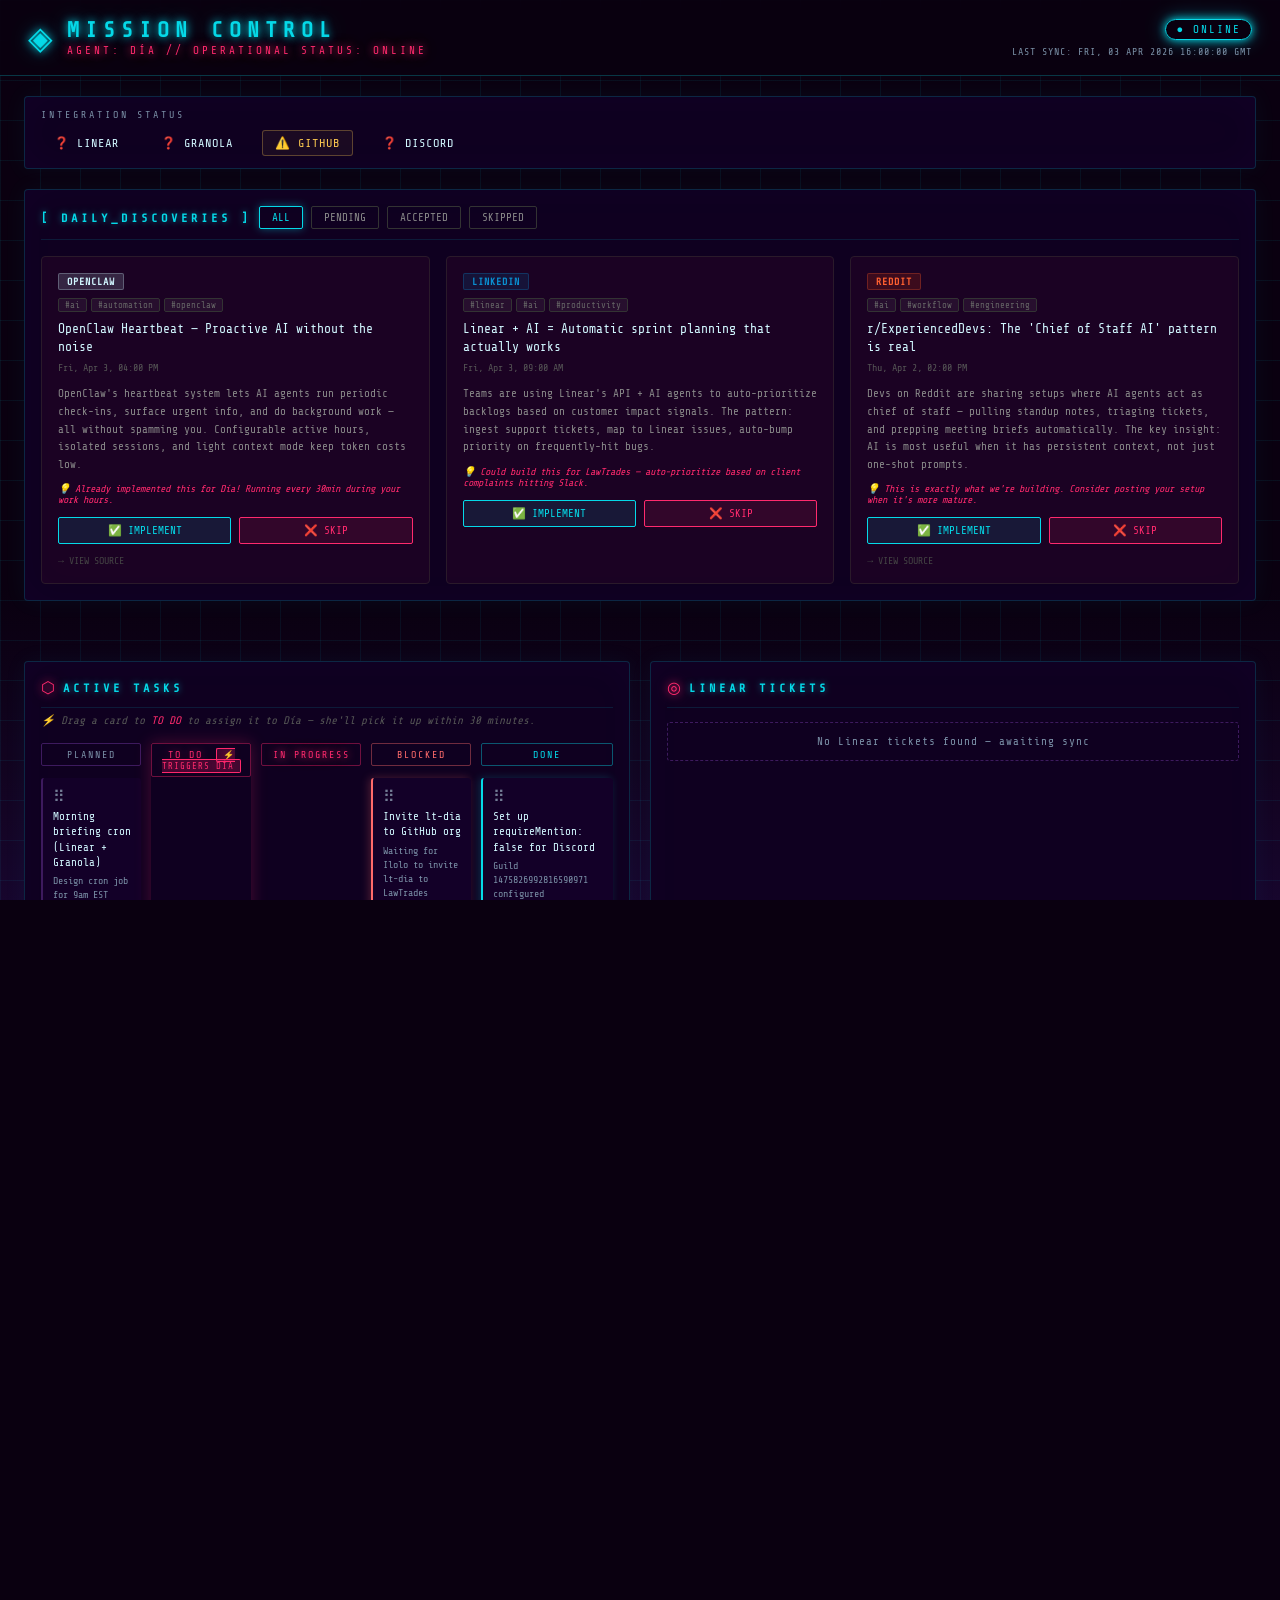
==== index.html @ d89debca "feat: add TO DO column + kanban trigger hint" ====
<!DOCTYPE html>
<html lang="en">
<head>
  <link rel="icon" type="image/svg+xml" href="favicon.svg">
  <meta charset="UTF-8" />
  <meta name="viewport" content="width=device-width, initial-scale=1.0" />
  <title>Día — Mission Control</title>
  <link rel="preconnect" href="https://fonts.googleapis.com" />
  <link rel="preconnect" href="https://fonts.gstatic.com" crossorigin />
  <link href="https://fonts.googleapis.com/css2?family=Share+Tech+Mono&display=swap" rel="stylesheet" />
  <link rel="stylesheet" href="style.css" />
</head>
<body>
  <div class="grid-bg"></div>

  <header class="header">
    <div class="header-left">
      <div class="logo-glyph">◈</div>
      <div>
        <h1 class="title">MISSION CONTROL</h1>
        <p class="subtitle">AGENT: DÍA // OPERATIONAL STATUS: ONLINE</p>
      </div>
    </div>
    <div class="header-right">
      <div class="status-pill online">● ONLINE</div>
      <div class="last-updated" id="lastUpdated">LAST SYNC: —</div>
    </div>
  </header>

  <main class="main">

    <!-- Integration Status Bar -->
    <section class="section integrations-bar">
      <div class="section-label">INTEGRATION STATUS</div>
      <div class="integrations-list" id="integrationsList">
        <div class="integration-item loading">Loading...</div>
      </div>
    </section>

    <!-- DAILY DISCOVERIES -->
    <section class="section discoveries-section">
      <div class="section-header">
        <h2 class="section-title">[ DAILY_DISCOVERIES ]</h2>
        <div class="discoveries-filter">
          <button class="filter-btn active" data-filter="all">ALL</button>
          <button class="filter-btn" data-filter="pending">PENDING</button>
          <button class="filter-btn" data-filter="accepted">ACCEPTED</button>
          <button class="filter-btn" data-filter="skipped">SKIPPED</button>
        </div>
      </div>
      <div class="discoveries-grid" id="discoveries-grid">
        <!-- rendered by app.js -->
      </div>
    </section>

    <!-- Row 1: Kanban + Linear -->
    <div class="row row-2col">

      <!-- Active Tasks / Kanban -->
      <section class="section kanban-section">
        <div class="section-header">
          <span class="section-icon">⬡</span>
          <h2 class="section-title">ACTIVE TASKS</h2>
        </div>
        <p class="kanban-hint">⚡ Drag a card to <span style="color:#ff2a6d">TO DO</span> to assign it to Día — she'll pick it up within 30 minutes.</p>
        <div class="kanban-board" id="kanbanBoard">
          <div class="kanban-col" id="col-planned" data-status="planned">
            <div class="kanban-col-header planned">PLANNED</div>
            <div class="kanban-cards"></div>
          </div>
          <div class="kanban-col" id="col-todo" data-status="todo">
            <div class="kanban-col-header todo">TO DO <span class="trigger-badge">⚡ TRIGGERS DÍA</span></div>
            <div class="kanban-cards"></div>
          </div>
          <div class="kanban-col" id="col-in_progress" data-status="in_progress">
            <div class="kanban-col-header in-progress">IN PROGRESS</div>
            <div class="kanban-cards"></div>
          </div>
          <div class="kanban-col" id="col-blocked" data-status="blocked">
            <div class="kanban-col-header blocked">BLOCKED</div>
            <div class="kanban-cards"></div>
          </div>
          <div class="kanban-col" id="col-done" data-status="done">
            <div class="kanban-col-header done">DONE</div>
            <div class="kanban-cards"></div>
          </div>
        </div>
      </section>

      <!-- Linear Tickets -->
      <section class="section linear-section">
        <div class="section-header">
          <span class="section-icon">◎</span>
          <h2 class="section-title">LINEAR TICKETS</h2>
        </div>
        <div class="linear-list" id="linearList">
          <div class="placeholder-msg">Awaiting first sync...</div>
        </div>
      </section>

    </div>

    <!-- Row 2: Granola + Scheduled Jobs -->
    <div class="row row-2col">

      <!-- Granola Meeting Notes -->
      <section class="section granola-section">
        <div class="section-header">
          <span class="section-icon">◉</span>
          <h2 class="section-title">RECENT MEETING NOTES</h2>
        </div>
        <div class="granola-list" id="granolaList">
          <div class="placeholder-msg">Awaiting first sync...</div>
        </div>
      </section>

      <!-- Scheduled Jobs -->
      <section class="section jobs-section">
        <div class="section-header">
          <span class="section-icon">⬢</span>
          <h2 class="section-title">SCHEDULED JOBS</h2>
        </div>
        <div class="jobs-list" id="jobsList">
          <div class="job-item">
            <div class="job-name">🔄 Data Refresh</div>
            <div class="job-meta">Every 30 min via GitHub Actions</div>
            <div class="job-badge active">ACTIVE</div>
          </div>
          <div class="job-item">
            <div class="job-name">📋 Morning Briefing</div>
            <div class="job-meta">Linear + Granola digest — 9:00 AM EST</div>
            <div class="job-badge planned">PLANNED</div>
          </div>
          <div class="job-item">
            <div class="job-name">🐙 GitHub PR Monitor</div>
            <div class="job-meta">Watch org PRs + issues</div>
            <div class="job-badge blocked">BLOCKED</div>
          </div>
          <div class="job-item">
            <div class="job-name">💬 Discord Heartbeat</div>
            <div class="job-meta">Every 30 min — requireMention: false</div>
            <div class="job-badge active">ACTIVE</div>
          </div>
          <div class="job-item">
            <div class="job-name">📨 Notification Consolidator</div>
            <div class="job-meta">Slack + Gmail + LinkedIn</div>
            <div class="job-badge planned">PLANNED</div>
          </div>
        </div>
      </section>

    </div>

  </main>

  <footer class="footer">
    <span class="footer-text">DÍA // OPENCLAW AGENT // LAWTRADES</span>
    <span class="footer-sep">◈</span>
    <span class="footer-text" id="footerTime">—</span>
  </footer>

  <script src="app.js"></script>
</body>
</html>
---- style.css ----
/* ============================================================
   MISSION CONTROL — Synthwave 84 / Cyberpunk Theme
   ============================================================ */

:root {
  --bg:         #0a0010;
  --bg-card:    #0f0020;
  --bg-card2:   #130028;
  --pink:       #ff2a6d;
  --cyan:       #05d9e8;
  --light-blue: #d1f7ff;
  --purple:     #7b2fff;
  --dim:        #3d1a5e;
  --text:       #d1f7ff;
  --text-dim:   #7a8fa6;
  --grid-color: rgba(5, 217, 232, 0.07);
  --glow-pink:  0 0 8px #ff2a6d, 0 0 20px rgba(255, 42, 109, 0.4);
  --glow-cyan:  0 0 8px #05d9e8, 0 0 20px rgba(5, 217, 232, 0.4);
  --glow-purple:0 0 8px #7b2fff, 0 0 24px rgba(123, 47, 255, 0.3);
}

* { box-sizing: border-box; margin: 0; padding: 0; }

html, body {
  height: 100%;
  background: var(--bg);
  color: var(--text);
  font-family: 'Share Tech Mono', monospace;
  font-size: 13px;
  overflow-x: hidden;
}

/* ── GRID BACKGROUND ─────────────────────────────────────── */
.grid-bg {
  position: fixed;
  inset: 0;
  z-index: 0;
  background-image:
    linear-gradient(var(--grid-color) 1px, transparent 1px),
    linear-gradient(90deg, var(--grid-color) 1px, transparent 1px);
  background-size: 40px 40px;
  pointer-events: none;
}

/* Horizon glow */
.grid-bg::after {
  content: '';
  position: fixed;
  bottom: 0;
  left: 0;
  right: 0;
  height: 35vh;
  background: linear-gradient(to top, rgba(123, 47, 255, 0.12), transparent);
  pointer-events: none;
}

/* ── HEADER ──────────────────────────────────────────────── */
.header {
  position: relative;
  z-index: 10;
  display: flex;
  align-items: center;
  justify-content: space-between;
  padding: 18px 28px;
  border-bottom: 1px solid rgba(5, 217, 232, 0.25);
  background: rgba(10, 0, 16, 0.85);
  backdrop-filter: blur(8px);
}

.header-left {
  display: flex;
  align-items: center;
  gap: 14px;
}

.logo-glyph {
  font-size: 32px;
  color: var(--cyan);
  text-shadow: var(--glow-cyan);
  animation: pulse-cyan 3s ease-in-out infinite;
}

.title {
  font-size: 22px;
  letter-spacing: 6px;
  color: var(--cyan);
  text-shadow: var(--glow-cyan);
}

.subtitle {
  font-size: 11px;
  letter-spacing: 3px;
  color: var(--pink);
  margin-top: 2px;
  text-shadow: var(--glow-pink);
}

.header-right {
  display: flex;
  flex-direction: column;
  align-items: flex-end;
  gap: 6px;
}

.status-pill {
  font-size: 11px;
  letter-spacing: 2px;
  padding: 3px 10px;
  border-radius: 20px;
}
.status-pill.online {
  color: var(--cyan);
  border: 1px solid var(--cyan);
  box-shadow: var(--glow-cyan);
  animation: pulse-cyan 2s ease-in-out infinite;
}

.last-updated {
  font-size: 10px;
  color: var(--text-dim);
  letter-spacing: 1px;
}

/* ── MAIN ────────────────────────────────────────────────── */
.main {
  position: relative;
  z-index: 5;
  padding: 20px 24px 40px;
  display: flex;
  flex-direction: column;
  gap: 20px;
}

.row {
  display: flex;
  gap: 20px;
}
.row-2col > .section {
  flex: 1;
  min-width: 0;
}

/* ── SECTION CARD ────────────────────────────────────────── */
.section {
  background: var(--bg-card);
  border: 1px solid rgba(5, 217, 232, 0.18);
  border-radius: 4px;
  padding: 16px;
  box-shadow: 0 0 24px rgba(5, 217, 232, 0.05), inset 0 0 40px rgba(123, 47, 255, 0.03);
  transition: border-color 0.3s, box-shadow 0.3s;
}
.section:hover {
  border-color: rgba(5, 217, 232, 0.35);
  box-shadow: 0 0 32px rgba(5, 217, 232, 0.1);
}

.section-header {
  display: flex;
  align-items: center;
  gap: 8px;
  margin-bottom: 14px;
  padding-bottom: 10px;
  border-bottom: 1px solid rgba(5, 217, 232, 0.12);
}

.section-icon {
  color: var(--pink);
  font-size: 16px;
  text-shadow: var(--glow-pink);
}

.section-title {
  font-size: 12px;
  letter-spacing: 4px;
  color: var(--cyan);
  text-shadow: 0 0 6px rgba(5, 217, 232, 0.6);
}

.section-label {
  font-size: 10px;
  letter-spacing: 3px;
  color: var(--text-dim);
  margin-bottom: 10px;
}

/* ── INTEGRATIONS BAR ────────────────────────────────────── */
.integrations-bar {
  padding: 12px 16px;
}

.integrations-list {
  display: flex;
  gap: 16px;
  flex-wrap: wrap;
}

.integration-item {
  display: flex;
  align-items: center;
  gap: 6px;
  padding: 5px 12px;
  border-radius: 3px;
  font-size: 12px;
  letter-spacing: 1px;
  border: 1px solid transparent;
}
.integration-item.ok {
  color: var(--cyan);
  border-color: rgba(5, 217, 232, 0.3);
  background: rgba(5, 217, 232, 0.05);
  box-shadow: 0 0 8px rgba(5, 217, 232, 0.1);
}
.integration-item.warn {
  color: #f9c74f;
  border-color: rgba(249, 199, 79, 0.3);
  background: rgba(249, 199, 79, 0.05);
}
.integration-item.err {
  color: var(--pink);
  border-color: rgba(255, 42, 109, 0.3);
  background: rgba(255, 42, 109, 0.05);
}
.integration-item.loading {
  color: var(--text-dim);
}

/* ── KANBAN ──────────────────────────────────────────────── */
.kanban-board {
  display: grid;
  grid-template-columns: repeat(5, 1fr);
  gap: 10px;
}

.kanban-col {
  display: flex;
  flex-direction: column;
  gap: 8px;
}

.kanban-col-header {
  font-size: 10px;
  letter-spacing: 2px;
  text-align: center;
  padding: 5px 4px;
  border-radius: 2px;
  margin-bottom: 4px;
}
.kanban-col-header.planned   { color: var(--text-dim); border: 1px solid var(--dim); }
.kanban-col-header.in-progress { color: var(--pink); border: 1px solid rgba(255,42,109,0.4); text-shadow: var(--glow-pink); }
.kanban-col-header.blocked   { color: #ff6b6b; border: 1px solid rgba(255,107,107,0.4); }
.kanban-col-header.done      { color: var(--cyan); border: 1px solid rgba(5,217,232,0.4); }

.kanban-card {
  background: var(--bg-card2);
  border-radius: 3px;
  padding: 8px 10px;
  font-size: 11px;
  line-height: 1.4;
  border-left: 2px solid transparent;
  transition: transform 0.2s, box-shadow 0.2s;
}
.kanban-card:hover {
  transform: translateY(-2px);
}
.kanban-card.planned   { border-left-color: var(--dim); }
.kanban-card.in_progress {
  border-left-color: var(--pink);
  box-shadow: -2px 0 10px rgba(255, 42, 109, 0.3);
  animation: card-pulse 2s ease-in-out infinite;
}
.kanban-card.blocked   { border-left-color: #ff6b6b; box-shadow: -2px 0 8px rgba(255,107,107,0.25); }
.kanban-card.done      { border-left-color: var(--cyan); box-shadow: -2px 0 8px rgba(5,217,232,0.2); }

.kanban-card-title {
  color: var(--text);
  margin-bottom: 4px;
}
.kanban-card-notes {
  color: var(--text-dim);
  font-size: 10px;
}

/* ── LINEAR ──────────────────────────────────────────────── */
.linear-list {
  display: flex;
  flex-direction: column;
  gap: 8px;
  max-height: 380px;
  overflow-y: auto;
}

.linear-card {
  background: var(--bg-card2);
  border-radius: 3px;
  padding: 10px 12px;
  border: 1px solid rgba(5, 217, 232, 0.08);
  display: flex;
  flex-direction: column;
  gap: 5px;
  transition: border-color 0.2s;
}
.linear-card:hover {
  border-color: rgba(5, 217, 232, 0.25);
}

.linear-card-top {
  display: flex;
  justify-content: space-between;
  align-items: center;
  gap: 8px;
}

.linear-card-title {
  font-size: 12px;
  color: var(--text);
  flex: 1;
}

.priority-badge {
  font-size: 10px;
  padding: 2px 7px;
  border-radius: 2px;
  letter-spacing: 1px;
  white-space: nowrap;
}
.priority-badge.p0 { color: #ff2a6d; border: 1px solid #ff2a6d; box-shadow: 0 0 6px rgba(255,42,109,0.5); }
.priority-badge.p1 { color: #ff9f1c; border: 1px solid #ff9f1c; }
.priority-badge.p2 { color: #f9c74f; border: 1px solid #f9c74f; }
.priority-badge.p3 { color: #90be6d; border: 1px solid #90be6d; }
.priority-badge.p4 { color: var(--text-dim); border: 1px solid var(--dim); }

.linear-card-meta {
  display: flex;
  gap: 8px;
  align-items: center;
}

.linear-state-badge {
  font-size: 10px;
  color: var(--text-dim);
  letter-spacing: 1px;
}

.linear-date {
  font-size: 10px;
  color: var(--dim);
}

/* ── GRANOLA ─────────────────────────────────────────────── */
.granola-list {
  display: flex;
  flex-direction: column;
  gap: 8px;
}

.granola-note {
  background: var(--bg-card2);
  border-radius: 3px;
  padding: 10px 12px;
  border: 1px solid rgba(123, 47, 255, 0.15);
  display: flex;
  justify-content: space-between;
  align-items: center;
  gap: 10px;
  transition: border-color 0.2s;
}
.granola-note:hover {
  border-color: rgba(123, 47, 255, 0.35);
}

.granola-note-title {
  font-size: 12px;
  color: var(--text);
  flex: 1;
}

.granola-note-date {
  font-size: 10px;
  color: var(--purple);
  white-space: nowrap;
}

/* ── SCHEDULED JOBS ──────────────────────────────────────── */
.jobs-list {
  display: flex;
  flex-direction: column;
  gap: 8px;
}

.job-item {
  background: var(--bg-card2);
  border-radius: 3px;
  padding: 10px 12px;
  border: 1px solid rgba(5, 217, 232, 0.08);
  display: flex;
  align-items: center;
  gap: 10px;
}

.job-name {
  font-size: 12px;
  color: var(--text);
  flex: 1;
}
.job-meta {
  font-size: 10px;
  color: var(--text-dim);
  flex: 2;
}

.job-badge {
  font-size: 10px;
  padding: 2px 8px;
  border-radius: 2px;
  letter-spacing: 1px;
  white-space: nowrap;
}
.job-badge.active  { color: var(--cyan); border: 1px solid rgba(5,217,232,0.4); box-shadow: 0 0 6px rgba(5,217,232,0.2); }
.job-badge.planned { color: var(--text-dim); border: 1px solid var(--dim); }
.job-badge.blocked { color: #ff6b6b; border: 1px solid rgba(255,107,107,0.4); }

/* ── PLACEHOLDER / LOADING ───────────────────────────────── */
.placeholder-msg {
  color: var(--text-dim);
  font-size: 11px;
  letter-spacing: 1px;
  padding: 12px 0;
  text-align: center;
  border: 1px dashed var(--dim);
  border-radius: 3px;
}

/* ── SCROLLBAR ───────────────────────────────────────────── */
::-webkit-scrollbar { width: 4px; }
::-webkit-scrollbar-track { background: var(--bg); }
::-webkit-scrollbar-thumb { background: var(--dim); border-radius: 2px; }
::-webkit-scrollbar-thumb:hover { background: var(--purple); }

/* ── FOOTER ──────────────────────────────────────────────── */
.footer {
  position: relative;
  z-index: 5;
  text-align: center;
  padding: 12px;
  border-top: 1px solid rgba(5, 217, 232, 0.1);
  font-size: 10px;
  letter-spacing: 3px;
  color: var(--text-dim);
  display: flex;
  justify-content: center;
  align-items: center;
  gap: 16px;
}
.footer-sep {
  color: var(--pink);
  text-shadow: var(--glow-pink);
}

/* ── ANIMATIONS ──────────────────────────────────────────── */
@keyframes pulse-cyan {
  0%, 100% { opacity: 1; }
  50%       { opacity: 0.65; }
}

@keyframes card-pulse {
  0%, 100% { box-shadow: -2px 0 10px rgba(255, 42, 109, 0.3); }
  50%       { box-shadow: -2px 0 18px rgba(255, 42, 109, 0.6); }
}

/* ── RESPONSIVE ──────────────────────────────────────────── */
@media (max-width: 1100px) {
  .kanban-board { grid-template-columns: repeat(3, 1fr); }
}
@media (max-width: 900px) {
  .row-2col { flex-direction: column; }
  .kanban-board { grid-template-columns: repeat(2, 1fr); }
}
@media (max-width: 600px) {
  .kanban-board { grid-template-columns: 1fr; }
  .header { flex-direction: column; align-items: flex-start; gap: 10px; }
  .title { font-size: 16px; }
}

/* ============================================================
   DRAG AND DROP
   ============================================================ */
.task-card { cursor: grab; }
.task-card.dragging { opacity: 0.4; transform: scale(0.95); cursor: grabbing; }
.drag-handle { margin-right: 8px; opacity: 0.5; font-size: 16px; cursor: grab; }
.kanban-col.drag-over { box-shadow: 0 0 20px #05d9e8, inset 0 0 20px rgba(5,217,232,0.1); border-color: #05d9e8; }

/* ============================================================
   DISCOVERIES
   ============================================================ */
.discoveries-section { margin-bottom: 40px; }
.discoveries-filter { display: flex; gap: 8px; }
.filter-btn { background: transparent; border: 1px solid #333; color: #888; padding: 4px 12px; font-family: 'Share Tech Mono', monospace; font-size: 11px; cursor: pointer; border-radius: 2px; transition: all 0.2s; }
.filter-btn.active, .filter-btn:hover { border-color: #05d9e8; color: #05d9e8; box-shadow: 0 0 8px rgba(5,217,232,0.4); }
.discoveries-grid { display: grid; grid-template-columns: repeat(auto-fill, minmax(320px, 1fr)); gap: 16px; margin-top: 16px; }
.discovery-card { background: rgba(255,42,109,0.05); border: 1px solid #2a1a2a; border-radius: 4px; padding: 16px; transition: all 0.3s; animation: slideIn 0.4s ease; }
.discovery-card:hover { border-color: #ff2a6d; box-shadow: 0 0 12px rgba(255,42,109,0.2); }
.discovery-card.skipped { opacity: 0.35; filter: grayscale(0.5); }
.discovery-card.accepted { border-color: #05d9e8; box-shadow: 0 0 10px rgba(5,217,232,0.2); }
@keyframes slideIn { from { opacity:0; transform:translateY(10px); } to { opacity:1; transform:translateY(0); } }
.source-badge { display: inline-block; font-size: 10px; padding: 2px 8px; border-radius: 2px; margin-bottom: 8px; font-weight: bold; letter-spacing: 1px; }
.source-OPENCLAW { background: rgba(209,247,255,0.15); color: #d1f7ff; border: 1px solid #d1f7ff44; }
.source-REDDIT { background: rgba(255,69,0,0.15); color: #ff6030; border: 1px solid #ff603044; }
.source-LINKEDIN { background: rgba(0,119,181,0.15); color: #0a8fd0; border: 1px solid #0a8fd044; }
.source-NEWS { background: rgba(255,200,0,0.15); color: #ffc800; border: 1px solid #ffc80044; }
.source-TWITTER { background: rgba(29,161,242,0.15); color: #1da1f2; border: 1px solid #1da1f244; }
.discovery-title { font-size: 13px; color: #d1f7ff; margin: 6px 0; line-height: 1.4; }
.discovery-desc { font-size: 11px; color: #888; line-height: 1.6; margin-bottom: 10px; }
.discovery-action-note { font-size: 10px; color: #ff2a6d; margin-bottom: 12px; font-style: italic; }
.discovery-date { font-size: 10px; color: #555; margin-bottom: 12px; }
.discovery-actions { display: flex; gap: 8px; }
.btn-implement { flex: 1; background: rgba(5,217,232,0.1); border: 1px solid #05d9e8; color: #05d9e8; padding: 6px; font-family: 'Share Tech Mono', monospace; font-size: 11px; cursor: pointer; border-radius: 2px; transition: all 0.2s; }
.btn-implement:hover { background: rgba(5,217,232,0.25); box-shadow: 0 0 10px rgba(5,217,232,0.5); }
.btn-skip { flex: 1; background: rgba(255,42,109,0.1); border: 1px solid #ff2a6d; color: #ff2a6d; padding: 6px; font-family: 'Share Tech Mono', monospace; font-size: 11px; cursor: pointer; border-radius: 2px; transition: all 0.2s; }
.btn-skip:hover { background: rgba(255,42,109,0.25); box-shadow: 0 0 10px rgba(255,42,109,0.5); }
.status-badge-accepted { display: inline-block; background: #ff2a6d; color: white; font-size: 10px; padding: 2px 8px; border-radius: 2px; margin-top: 8px; letter-spacing: 1px; animation: pulse 2s infinite; }
.tags { display: flex; gap: 4px; flex-wrap: wrap; margin-bottom: 8px; }
.tag { font-size: 9px; padding: 1px 6px; background: rgba(255,255,255,0.05); border: 1px solid #333; color: #666; border-radius: 2px; }

/* To Do column — special active glow */
.kanban-col[data-status="todo"] {
  border-color: #ff2a6d;
  box-shadow: 0 0 15px rgba(255,42,109,0.25);
}
.kanban-col[data-status="todo"] .col-title {
  color: #ff2a6d;
  text-shadow: 0 0 10px rgba(255,42,109,0.6);
}
.kanban-col[data-status="todo"].drag-over {
  box-shadow: 0 0 30px rgba(255,42,109,0.5), inset 0 0 20px rgba(255,42,109,0.1);
}
.trigger-badge {
  font-size: 9px;
  padding: 1px 6px;
  background: rgba(255,42,109,0.2);
  border: 1px solid #ff2a6d;
  color: #ff2a6d;
  border-radius: 2px;
  margin-left: 6px;
  letter-spacing: 1px;
  animation: pulse 2s infinite;
}
.kanban-hint {
  font-size: 11px;
  color: #555;
  margin: -8px 0 16px 0;
  font-style: italic;
}
.kanban-col-header.todo {
  color: #ff2a6d;
  border: 1px solid rgba(255,42,109,0.4);
  text-shadow: 0 0 8px rgba(255,42,109,0.6);
}
.kanban-card.todo {
  border-left-color: #ff2a6d;
  box-shadow: -2px 0 10px rgba(255,42,109,0.2);
}
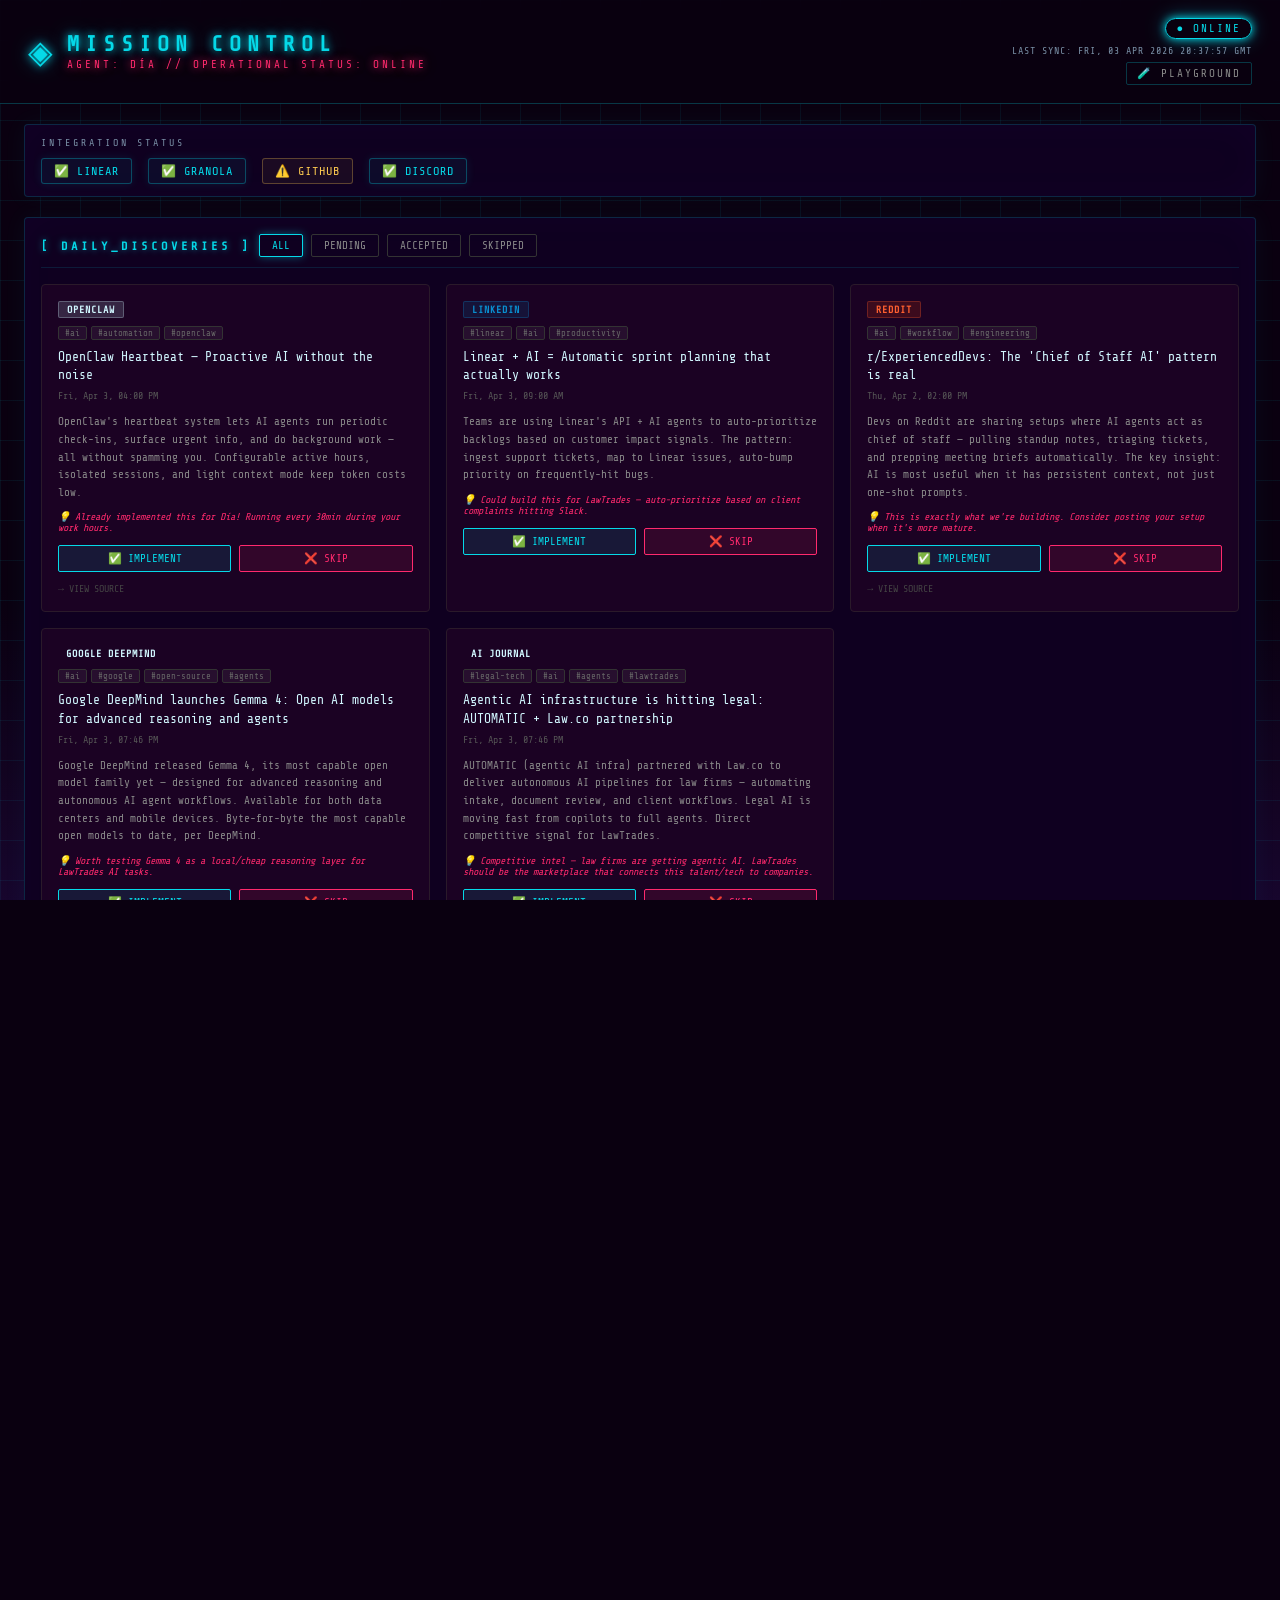
==== commit 3720af14: "feat: add playground nav link to index.html" ====
--- a/index.html
+++ b/index.html
@@ -24,6 +24,7 @@
     <div class="header-right">
       <div class="status-pill online">● ONLINE</div>
       <div class="last-updated" id="lastUpdated">LAST SYNC: —</div>
+      <a href="playground.html" class="nav-link" style="font-size:11px;letter-spacing:2px;color:#888;text-decoration:none;border:1px solid rgba(5,217,232,0.25);padding:4px 10px;border-radius:2px;transition:all 0.2s;">🧪 PLAYGROUND</a>
     </div>
   </header>
 
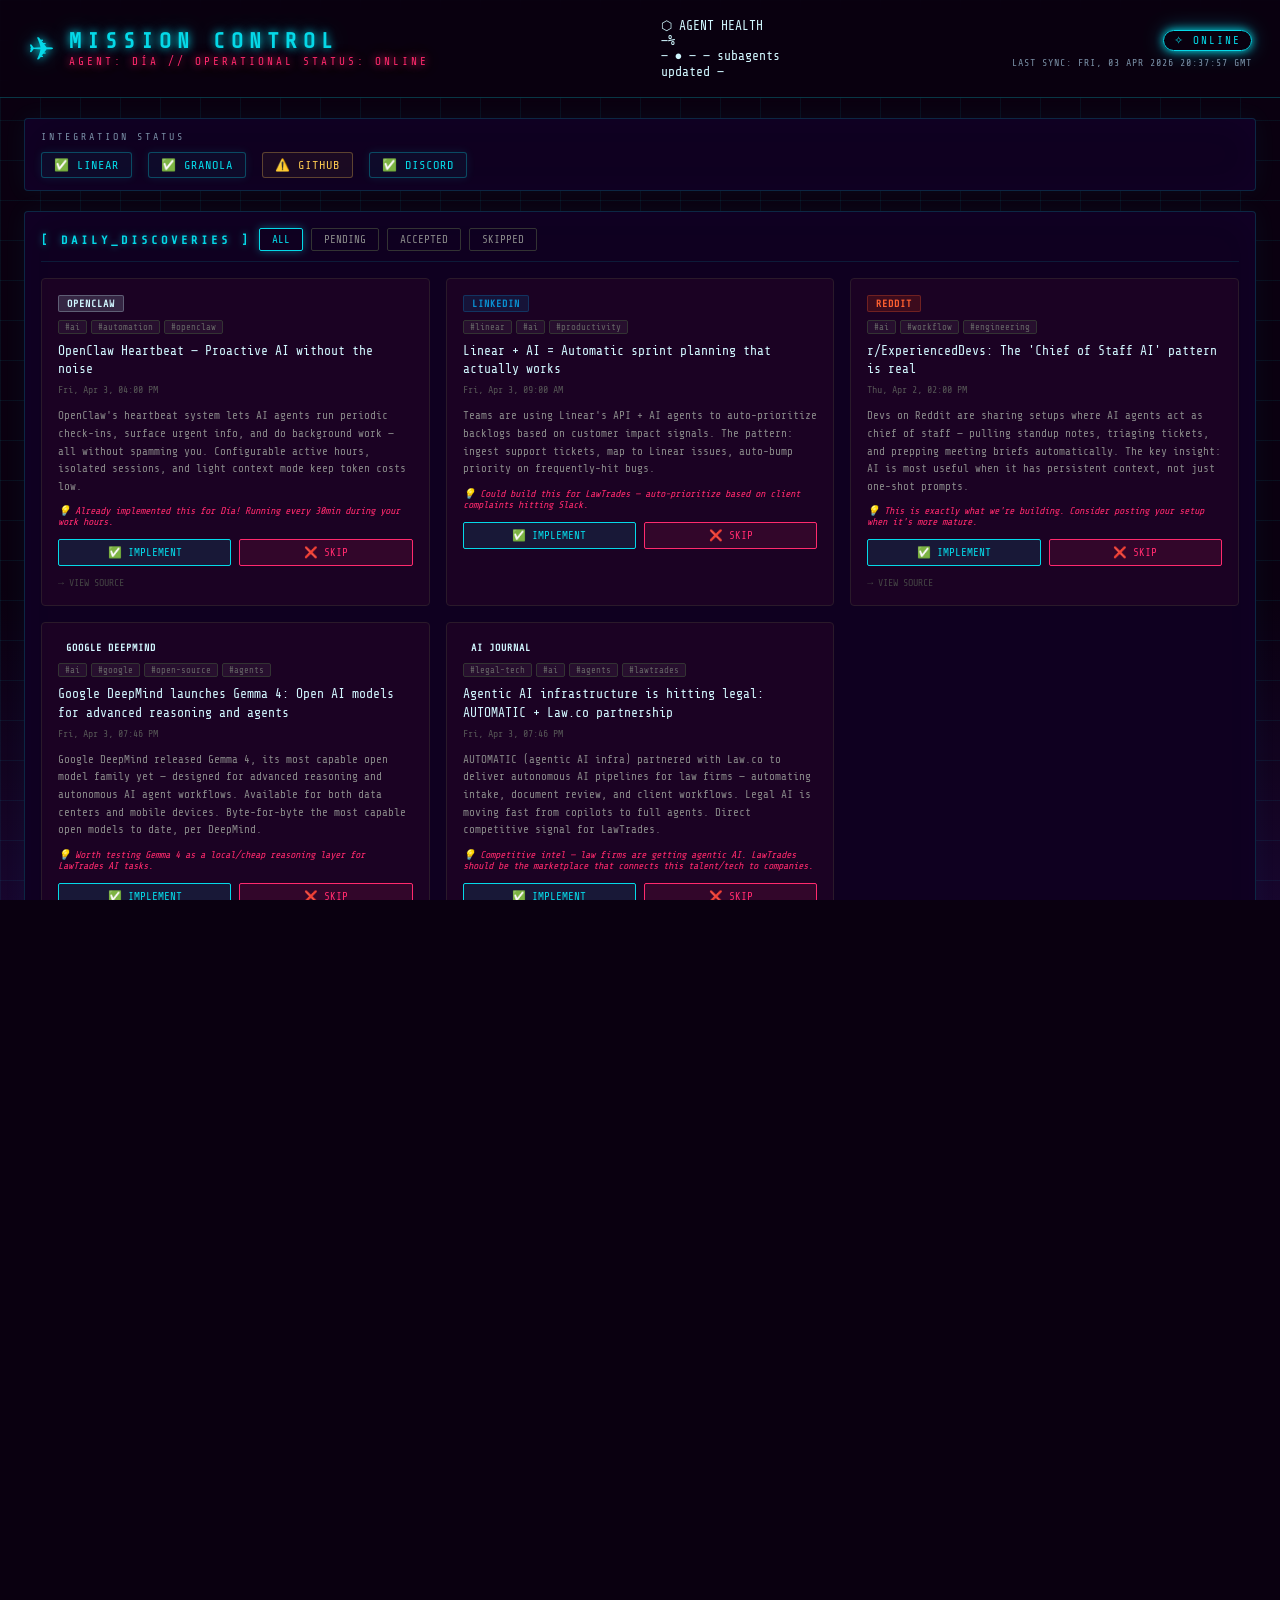
==== commit 0c76f6c2: "feat: add Agent Health widget to header" ====
--- a/index.html
+++ b/index.html
@@ -15,16 +15,32 @@
 
   <header class="header">
     <div class="header-left">
-      <div class="logo-glyph">◈</div>
+      <div class="logo-glyph">✈</div>
       <div>
         <h1 class="title">MISSION CONTROL</h1>
         <p class="subtitle">AGENT: DÍA // OPERATIONAL STATUS: ONLINE</p>
       </div>
     </div>
+    <div class="header-center">
+      <div class="agent-health-widget" id="agentHealthWidget">
+        <div class="health-label">⬡ AGENT HEALTH</div>
+        <div class="context-meter">
+          <div class="meter-track">
+            <div class="meter-fill" id="meterFill" style="width: 0%"></div>
+          </div>
+          <span class="meter-pct" id="meterPct">—%</span>
+        </div>
+        <div class="health-meta">
+          <span class="model-tag" id="modelTag">—</span>
+          <span class="status-tag" id="statusTag">● —</span>
+          <span class="subagent-count" id="subagentCount">— subagents</span>
+        </div>
+        <div class="health-updated" id="healthUpdated">updated —</div>
+      </div>
+    </div>
     <div class="header-right">
-      <div class="status-pill online">● ONLINE</div>
+      <div class="status-pill online">✧ ONLINE</div>
       <div class="last-updated" id="lastUpdated">LAST SYNC: —</div>
-      <a href="playground.html" class="nav-link" style="font-size:11px;letter-spacing:2px;color:#888;text-decoration:none;border:1px solid rgba(5,217,232,0.25);padding:4px 10px;border-radius:2px;transition:all 0.2s;">🧪 PLAYGROUND</a>
     </div>
   </header>
 
@@ -107,7 +123,7 @@
       <!-- Granola Meeting Notes -->
       <section class="section granola-section">
         <div class="section-header">
-          <span class="section-icon">◉</span>
+          <span class="section-icon">✙</span>
           <h2 class="section-title">RECENT MEETING NOTES</h2>
         </div>
         <div class="granola-list" id="granolaList">
@@ -133,7 +149,7 @@
             <div class="job-badge planned">PLANNED</div>
           </div>
           <div class="job-item">
-            <div class="job-name">🐙 GitHub PR Monitor</div>
+            <div class="job-name">👁 GitHub PR Monitor</div>
             <div class="job-meta">Watch org PRs + issues</div>
             <div class="job-badge blocked">BLOCKED</div>
           </div>
@@ -156,7 +172,7 @@
 
   <footer class="footer">
     <span class="footer-text">DÍA // OPENCLAW AGENT // LAWTRADES</span>
-    <span class="footer-sep">◈</span>
+    <span class="footer-sep">✈</span>
     <span class="footer-text" id="footerTime">—</span>
   </footer>
 
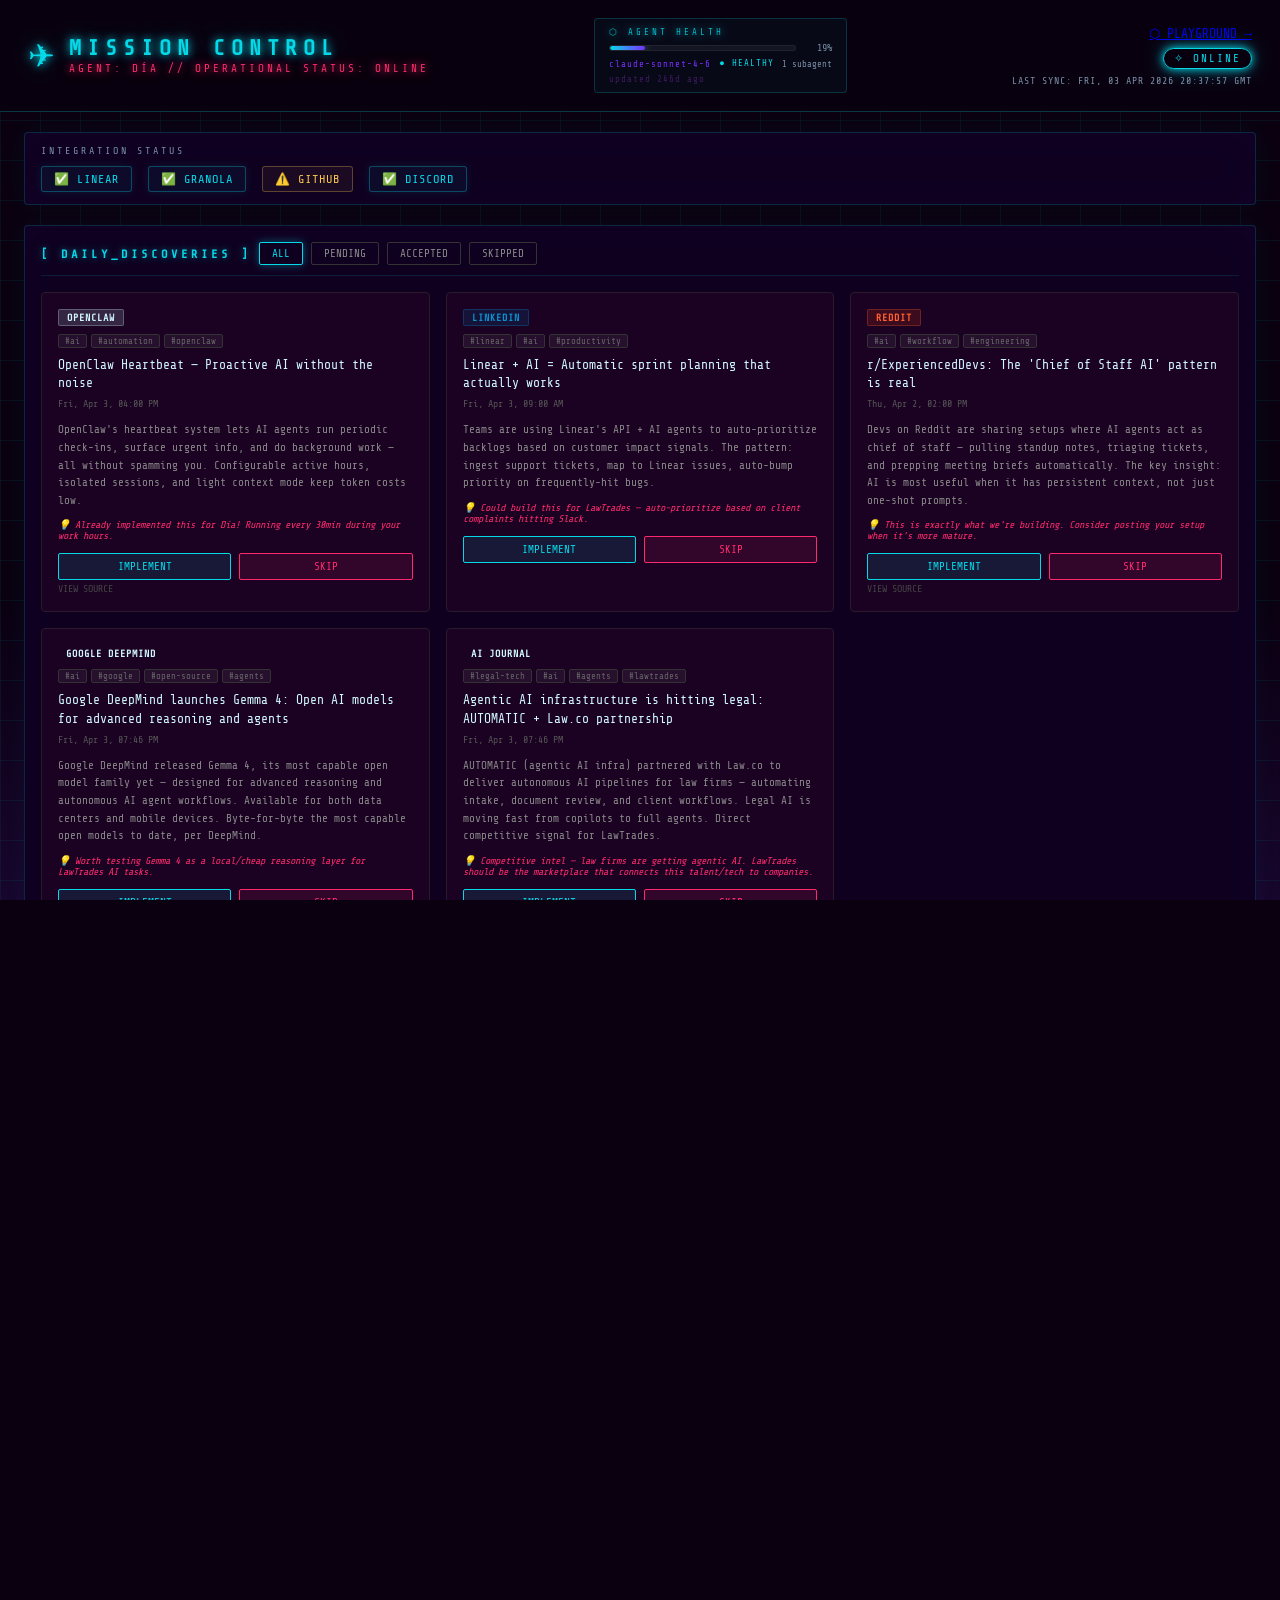
==== commit 0155418e: "fix: restore playground nav link in header" ====
--- a/index.html
+++ b/index.html
@@ -39,6 +39,7 @@
       </div>
     </div>
     <div class="header-right">
+      <a href="playground.html" class="nav-link">⬡ PLAYGROUND →</a>
       <div class="status-pill online">✧ ONLINE</div>
       <div class="last-updated" id="lastUpdated">LAST SYNC: —</div>
     </div>
--- a/style.css
+++ b/style.css
@@ -281,11 +281,18 @@
 }
 
 /* ── LINEAR ──────────────────────────────────────────────── */
+.linear-section {
+  display: flex;
+  flex-direction: column;
+  overflow: hidden;
+}
+
 .linear-list {
   display: flex;
   flex-direction: column;
   gap: 8px;
-  max-height: 380px;
+  flex: 1;
+  min-height: 0;
   overflow-y: auto;
 }
 
@@ -559,3 +566,127 @@
   border-left-color: #ff2a6d;
   box-shadow: -2px 0 10px rgba(255,42,109,0.2);
 }
+
+/* ── AGENT HEALTH WIDGET ────────────────────────────────────── */
+.header-center {
+  flex: 1;
+  display: flex;
+  justify-content: center;
+  align-items: center;
+}
+
+.agent-health-widget {
+  background: rgba(5, 217, 232, 0.04);
+  border: 1px solid rgba(5, 217, 232, 0.2);
+  border-radius: 4px;
+  padding: 8px 14px;
+  min-width: 220px;
+  max-width: 280px;
+  display: flex;
+  flex-direction: column;
+  gap: 5px;
+  transition: border-color 0.3s, box-shadow 0.3s;
+}
+.agent-health-widget:hover {
+  border-color: rgba(5, 217, 232, 0.4);
+  box-shadow: 0 0 16px rgba(5, 217, 232, 0.12);
+}
+
+.health-label {
+  font-size: 9px;
+  letter-spacing: 3px;
+  color: var(--cyan);
+  text-shadow: var(--glow-cyan);
+  opacity: 0.85;
+}
+
+.context-meter {
+  display: flex;
+  align-items: center;
+  gap: 8px;
+}
+
+.meter-track {
+  flex: 1;
+  height: 6px;
+  background: rgba(255, 255, 255, 0.05);
+  border-radius: 3px;
+  overflow: hidden;
+  border: 1px solid rgba(255, 255, 255, 0.06);
+}
+
+.meter-fill {
+  height: 100%;
+  border-radius: 3px;
+  background: linear-gradient(90deg, #05d9e8, #ff2a6d);
+  background-size: 200% 100%;
+  transition: width 0.6s ease, box-shadow 0.6s ease;
+  box-shadow: 0 0 6px rgba(5, 217, 232, 0.7);
+}
+
+/* Color states via JS-applied classes */
+.meter-fill.state-ok {
+  background: linear-gradient(90deg, #05d9e8 0%, #7b2fff 100%);
+  box-shadow: 0 0 8px rgba(5, 217, 232, 0.8);
+}
+.meter-fill.state-warn {
+  background: linear-gradient(90deg, #f9c74f 0%, #ff9f1c 100%);
+  box-shadow: 0 0 8px rgba(249, 199, 79, 0.7);
+}
+.meter-fill.state-crit {
+  background: linear-gradient(90deg, #ff6b6b 0%, #ff2a6d 100%);
+  box-shadow: 0 0 8px rgba(255, 42, 109, 0.8);
+  animation: meter-pulse 1.2s ease-in-out infinite;
+}
+
+@keyframes meter-pulse {
+  0%, 100% { box-shadow: 0 0 8px rgba(255, 42, 109, 0.8); }
+  50%       { box-shadow: 0 0 18px rgba(255, 42, 109, 1); }
+}
+
+.meter-pct {
+  font-size: 10px;
+  color: var(--text-dim);
+  white-space: nowrap;
+  min-width: 28px;
+  text-align: right;
+}
+
+.health-meta {
+  display: flex;
+  gap: 8px;
+  align-items: center;
+  flex-wrap: wrap;
+}
+
+.model-tag {
+  font-size: 9px;
+  color: var(--purple);
+  letter-spacing: 1px;
+  white-space: nowrap;
+}
+
+.status-tag {
+  font-size: 9px;
+  letter-spacing: 1px;
+  white-space: nowrap;
+}
+.status-tag.healthy  { color: var(--cyan); }
+.status-tag.warning  { color: #f9c74f; }
+.status-tag.critical { color: var(--pink); animation: pulse-cyan 1.5s ease-in-out infinite; }
+
+.subagent-count {
+  font-size: 9px;
+  color: var(--text-dim);
+  white-space: nowrap;
+}
+
+.health-updated {
+  font-size: 9px;
+  color: var(--dim);
+  letter-spacing: 1px;
+}
+
+@media (max-width: 900px) {
+  .header-center { display: none; }
+}
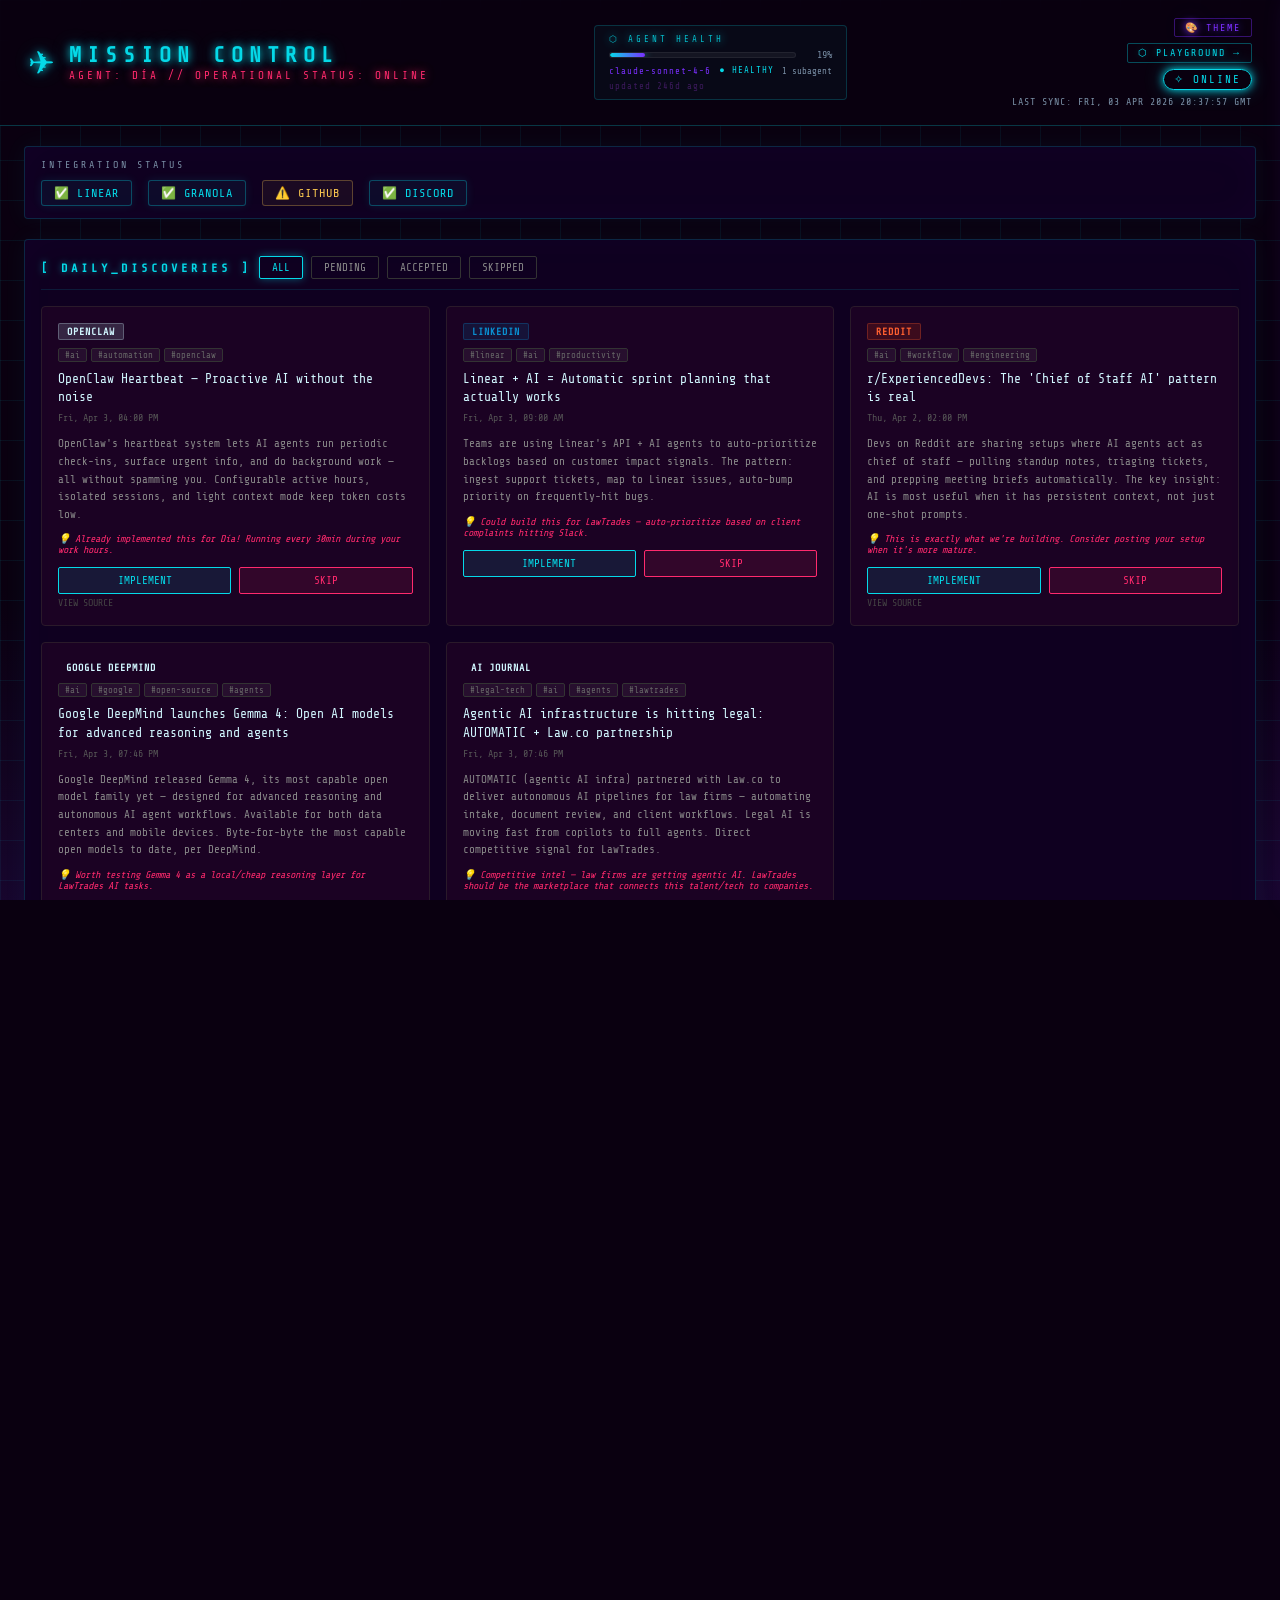
==== commit 05e34158: "feat: load theme-engine.js in index.html" ====
--- a/index.html
+++ b/index.html
@@ -178,5 +178,6 @@
   </footer>
 
   <script src="app.js"></script>
+  <script src="theme-engine.js"></script>
 </body>
 </html>
--- a/style.css
+++ b/style.css
@@ -100,6 +100,24 @@
   flex-direction: column;
   align-items: flex-end;
   gap: 6px;
+}
+
+.nav-link {
+  font-family: 'Share Tech Mono', monospace;
+  font-size: 10px;
+  letter-spacing: 2px;
+  color: var(--cyan);
+  text-decoration: none;
+  border: 1px solid rgba(5, 217, 232, 0.35);
+  padding: 3px 10px;
+  border-radius: 2px;
+  transition: all 0.2s;
+  text-shadow: 0 0 6px rgba(5, 217, 232, 0.4);
+}
+.nav-link:hover {
+  background: rgba(5, 217, 232, 0.1);
+  border-color: var(--cyan);
+  box-shadow: 0 0 10px rgba(5, 217, 232, 0.3);
 }
 
 .status-pill {
@@ -690,3 +708,237 @@
 @media (max-width: 900px) {
   .header-center { display: none; }
 }
+
+/* ============================================================
+   THEME ENGINE
+   ============================================================ */
+
+/* Theme toggle button in header */
+.theme-toggle-btn {
+  font-family: 'Share Tech Mono', monospace;
+  font-size: 10px;
+  letter-spacing: 2px;
+  color: var(--purple);
+  background: transparent;
+  border: 1px solid rgba(123, 47, 255, 0.4);
+  padding: 3px 10px;
+  border-radius: 2px;
+  cursor: pointer;
+  transition: all 0.2s;
+  text-shadow: var(--glow-purple);
+}
+.theme-toggle-btn:hover {
+  background: rgba(123, 47, 255, 0.12);
+  border-color: var(--purple);
+  box-shadow: 0 0 10px rgba(123, 47, 255, 0.3);
+  color: #fff;
+}
+
+/* Overlay */
+.theme-overlay {
+  display: none;
+  position: fixed;
+  inset: 0;
+  z-index: 900;
+  background: rgba(0,0,0,0.45);
+  backdrop-filter: blur(2px);
+}
+.theme-overlay.open { display: block; }
+
+/* Panel */
+.theme-panel {
+  position: fixed;
+  top: 0;
+  right: -340px;
+  width: 320px;
+  height: 100vh;
+  z-index: 950;
+  background: var(--bg-card);
+  border-left: 1px solid rgba(123, 47, 255, 0.35);
+  box-shadow: -6px 0 30px rgba(123, 47, 255, 0.2);
+  padding: 20px 16px;
+  overflow-y: auto;
+  transition: right 0.3s cubic-bezier(0.4, 0, 0.2, 1);
+  font-family: 'Share Tech Mono', monospace;
+}
+.theme-panel.open { right: 0; }
+
+.theme-panel-header {
+  display: flex;
+  align-items: center;
+  justify-content: space-between;
+  margin-bottom: 20px;
+  padding-bottom: 12px;
+  border-bottom: 1px solid rgba(123, 47, 255, 0.25);
+}
+.theme-panel-title {
+  font-size: 14px;
+  letter-spacing: 4px;
+  color: var(--purple);
+  text-shadow: var(--glow-purple);
+}
+.theme-close-btn {
+  background: transparent;
+  border: 1px solid rgba(123, 47, 255, 0.3);
+  color: var(--text-dim);
+  width: 26px;
+  height: 26px;
+  border-radius: 2px;
+  cursor: pointer;
+  font-size: 12px;
+  font-family: 'Share Tech Mono', monospace;
+  transition: all 0.2s;
+}
+.theme-close-btn:hover {
+  border-color: var(--pink);
+  color: var(--pink);
+  box-shadow: 0 0 8px rgba(255,42,109,0.3);
+}
+
+/* Quick action row */
+.theme-quick-row {
+  display: flex;
+  gap: 6px;
+  flex-wrap: wrap;
+  margin-bottom: 20px;
+}
+.theme-quick-btn {
+  font-family: 'Share Tech Mono', monospace;
+  font-size: 10px;
+  letter-spacing: 1px;
+  padding: 5px 10px;
+  border-radius: 2px;
+  cursor: pointer;
+  transition: all 0.2s;
+  background: transparent;
+  border: 1px solid var(--dim);
+  color: var(--text-dim);
+}
+.theme-quick-btn:hover {
+  border-color: var(--cyan);
+  color: var(--cyan);
+  box-shadow: 0 0 8px rgba(5,217,232,0.2);
+}
+.theme-surprise-btn {
+  border-color: rgba(255, 42, 109, 0.4) !important;
+  color: var(--pink) !important;
+  flex: 1;
+  animation: pulse-pink 2.5s ease-in-out infinite;
+}
+.theme-surprise-btn:hover {
+  background: rgba(255,42,109,0.1) !important;
+  box-shadow: 0 0 12px rgba(255,42,109,0.4) !important;
+}
+@keyframes pulse-pink {
+  0%, 100% { opacity: 1; }
+  50% { opacity: 0.7; }
+}
+
+/* Section label */
+.theme-section-label {
+  font-size: 9px;
+  letter-spacing: 3px;
+  color: var(--text-dim);
+  margin-bottom: 10px;
+  padding-bottom: 4px;
+  border-bottom: 1px solid rgba(255,255,255,0.05);
+}
+
+/* Swatch grid */
+.theme-swatches {
+  display: grid;
+  grid-template-columns: repeat(2, 1fr);
+  gap: 8px;
+  margin-bottom: 22px;
+}
+.theme-swatch {
+  border-radius: 4px;
+  padding: 10px 10px 8px;
+  cursor: pointer;
+  border: 1px solid transparent;
+  transition: all 0.2s;
+  position: relative;
+  overflow: hidden;
+}
+.theme-swatch:hover {
+  transform: translateY(-2px);
+  box-shadow: 0 4px 16px rgba(0,0,0,0.4);
+}
+.theme-swatch.active {
+  border-color: #fff !important;
+  box-shadow: 0 0 14px rgba(255,255,255,0.25);
+}
+.swatch-emoji { font-size: 16px; display: block; margin-bottom: 4px; }
+.swatch-name {
+  font-size: 9px;
+  letter-spacing: 2px;
+  display: block;
+  white-space: nowrap;
+  overflow: hidden;
+  text-overflow: ellipsis;
+}
+.swatch-check {
+  position: absolute;
+  top: 5px;
+  right: 6px;
+  font-size: 10px;
+  display: none;
+}
+.theme-swatch.active .swatch-check { display: block; }
+
+/* Color customizer */
+.theme-customizer {
+  display: flex;
+  flex-direction: column;
+  gap: 8px;
+  margin-bottom: 20px;
+}
+.color-row {
+  display: flex;
+  align-items: center;
+  gap: 10px;
+}
+.color-row label {
+  font-size: 9px;
+  letter-spacing: 2px;
+  color: var(--text-dim);
+  flex: 1;
+}
+.color-row input[type="color"] {
+  width: 36px;
+  height: 24px;
+  border: 1px solid var(--dim);
+  border-radius: 2px;
+  background: var(--bg-card2);
+  cursor: pointer;
+  padding: 1px 2px;
+}
+.theme-apply-custom-btn {
+  font-family: 'Share Tech Mono', monospace;
+  font-size: 10px;
+  letter-spacing: 2px;
+  padding: 7px 12px;
+  margin-top: 4px;
+  background: rgba(123, 47, 255, 0.12);
+  border: 1px solid rgba(123, 47, 255, 0.5);
+  color: var(--purple);
+  border-radius: 2px;
+  cursor: pointer;
+  transition: all 0.2s;
+  width: 100%;
+}
+.theme-apply-custom-btn:hover {
+  background: rgba(123, 47, 255, 0.25);
+  box-shadow: 0 0 10px rgba(123, 47, 255, 0.3);
+  color: #fff;
+}
+
+/* Current theme label */
+.theme-current-label {
+  font-size: 9px;
+  letter-spacing: 2px;
+  color: var(--text-dim);
+  text-align: center;
+  padding-top: 12px;
+  border-top: 1px solid rgba(255,255,255,0.05);
+}
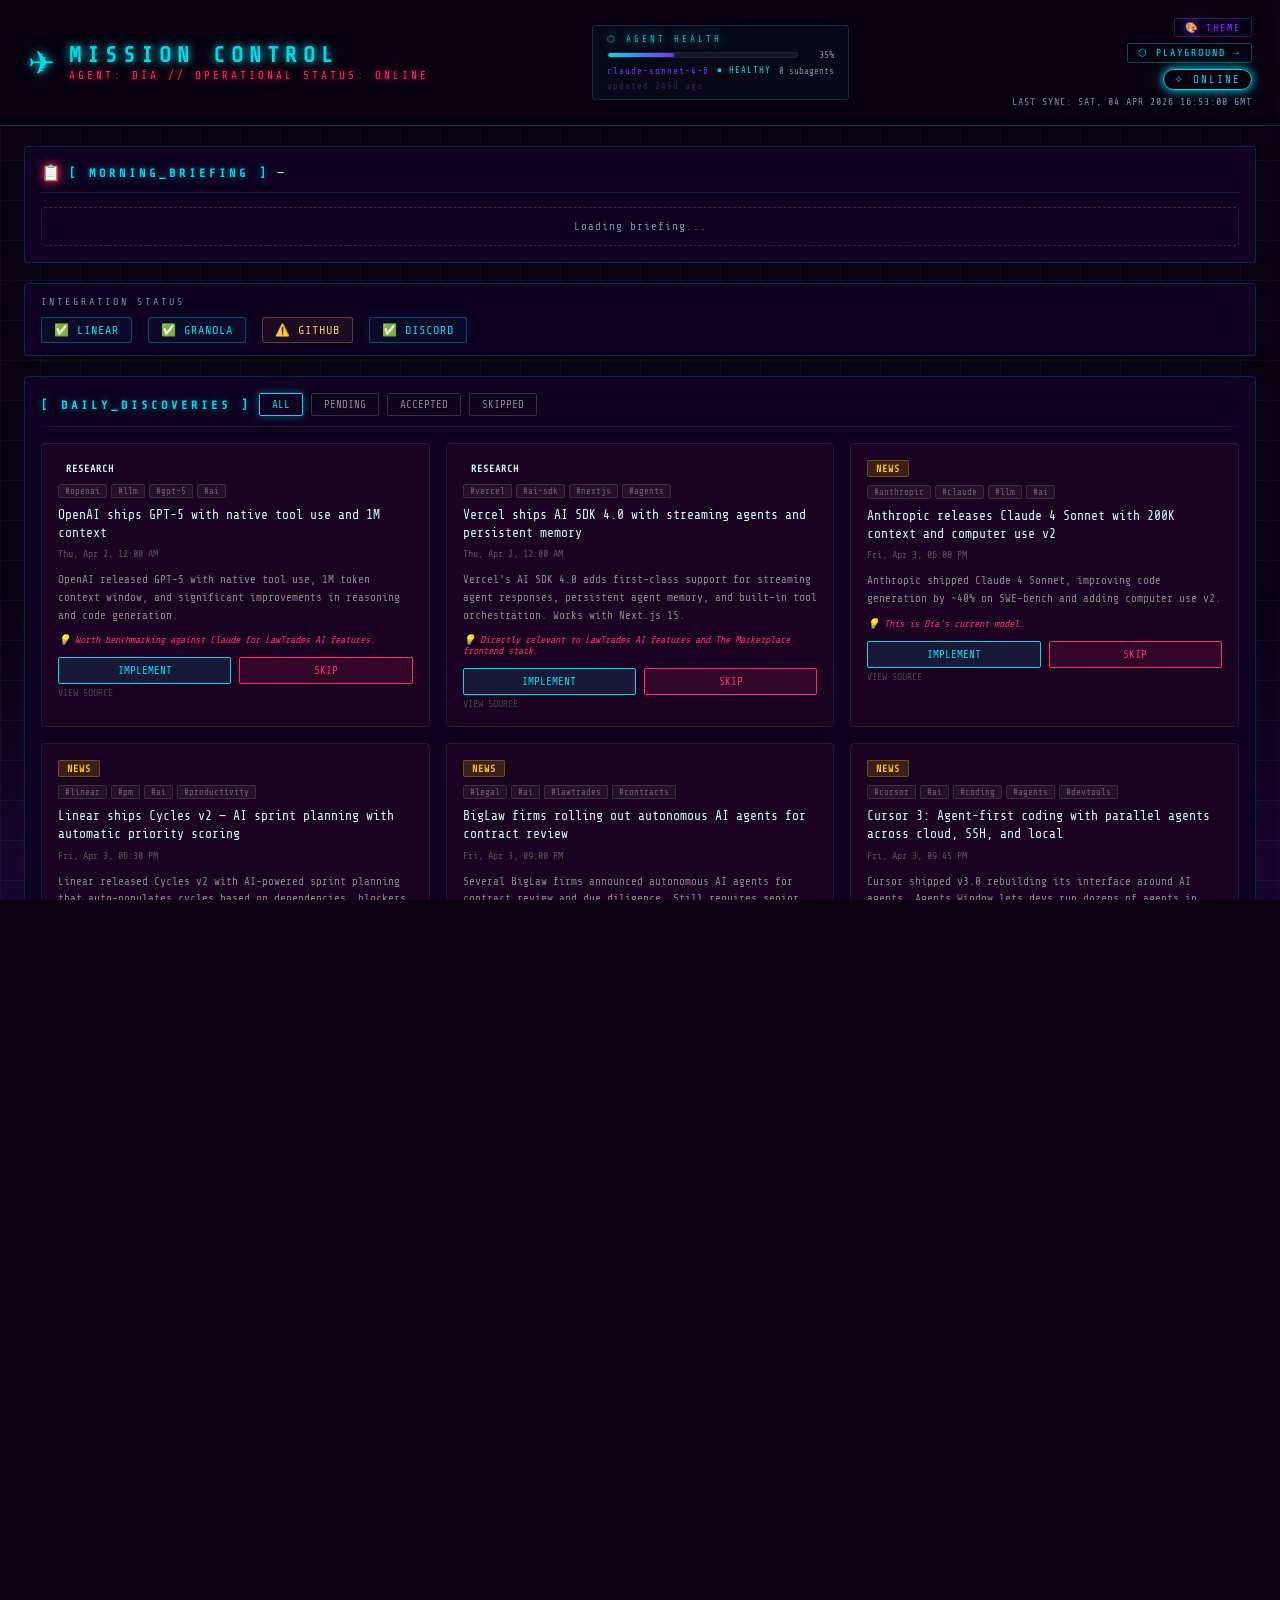
==== commit 7dca788b: "📋 Add morning briefing panel to dashboard" ====
--- a/index.html
+++ b/index.html
@@ -46,6 +46,18 @@
   </header>
 
   <main class="main">
+
+    <!-- MORNING BRIEFING -->
+    <section class="section briefing-section" id="briefingSection">
+      <div class="section-header">
+        <span class="section-icon">📋</span>
+        <h2 class="section-title">[ MORNING_BRIEFING ]</h2>
+        <span class="briefing-date" id="briefingDate">—</span>
+      </div>
+      <div class="briefing-body" id="briefingBody">
+        <div class="placeholder-msg">Loading briefing...</div>
+      </div>
+    </section>
 
     <!-- Integration Status Bar -->
     <section class="section integrations-bar">
@@ -147,7 +159,7 @@
           <div class="job-item">
             <div class="job-name">📋 Morning Briefing</div>
             <div class="job-meta">Linear + Granola digest — 9:00 AM EST</div>
-            <div class="job-badge planned">PLANNED</div>
+            <div class="job-badge active">ACTIVE</div>
           </div>
           <div class="job-item">
             <div class="job-name">👁 GitHub PR Monitor</div>
--- a/style.css
+++ b/style.css
@@ -942,3 +942,102 @@
   padding-top: 12px;
   border-top: 1px solid rgba(255,255,255,0.05);
 }
+
+/* ── POLYMARKET BOT PANEL ─────────────────────────────────── */
+.poly-section { display: flex; flex-direction: column; gap: 12px; }
+
+.poly-stats-strip {
+  display: grid;
+  grid-template-columns: repeat(auto-fill, minmax(130px, 1fr));
+  gap: 8px;
+}
+
+.poly-stat {
+  background: var(--bg-card2);
+  border: 1px solid rgba(5,217,232,0.12);
+  border-radius: 4px;
+  padding: 10px 12px;
+  display: flex;
+  flex-direction: column;
+  gap: 2px;
+}
+.poly-stat-label { font-size: 9px; letter-spacing: 2px; color: var(--dim); }
+.poly-stat-value { font-size: 15px; color: var(--cyan); text-shadow: var(--glow-cyan); }
+.poly-stat-value.green { color: #00ff88; text-shadow: 0 0 8px rgba(0,255,136,0.5); }
+.poly-stat-value.pink { color: var(--pink); text-shadow: var(--glow-pink); }
+.poly-stat.mode-demo { border-color: rgba(255,171,64,0.4); }
+.poly-stat.mode-live { border-color: rgba(0,255,136,0.4); }
+
+.poly-chart-wrap {
+  background: var(--bg-card2);
+  border: 1px solid rgba(5,217,232,0.1);
+  border-radius: 4px;
+  padding: 12px;
+  position: relative;
+  height: 120px;
+}
+.poly-chart-label {
+  font-size: 9px; letter-spacing: 2px; color: var(--dim);
+  position: absolute; top: 8px; left: 12px;
+}
+canvas.poly-chart { width: 100%; height: 100%; display: block; }
+
+.poly-trades-list { display: flex; flex-direction: column; gap: 4px; }
+.poly-trade-row {
+  display: flex;
+  align-items: center;
+  gap: 8px;
+  padding: 6px 10px;
+  background: var(--bg-card2);
+  border-radius: 3px;
+  border-left: 3px solid rgba(5,217,232,0.3);
+  font-size: 10px;
+}
+.poly-trade-row.win { border-left-color: #00ff88; }
+.poly-trade-row.loss { border-left-color: var(--pink); }
+.poly-trade-row.pending { border-left-color: rgba(255,171,64,0.6); }
+.poly-trade-asset { color: var(--cyan); letter-spacing: 1px; min-width: 30px; }
+.poly-trade-side { color: var(--dim); min-width: 60px; }
+.poly-trade-price { color: var(--fg); }
+.poly-trade-time { color: var(--dim); margin-left: auto; }
+.poly-trade-badge {
+  font-size: 8px; letter-spacing: 1px; padding: 1px 5px; border-radius: 2px;
+}
+.poly-trade-badge.buy-yes { background: rgba(0,255,136,0.15); color: #00ff88; }
+.poly-trade-badge.buy-no  { background: rgba(255,42,109,0.15); color: var(--pink); }
+
+.poly-link {
+  display: inline-flex; align-items: center; gap: 6px;
+  font-size: 10px; letter-spacing: 2px;
+  color: var(--cyan); text-decoration: none;
+  border: 1px solid rgba(5,217,232,0.3);
+  padding: 4px 10px; border-radius: 2px;
+  transition: all 0.2s;
+}
+.poly-link:hover { background: rgba(5,217,232,0.1); border-color: var(--cyan); }
+
+/* ── PAGINATION ──────────────────────────────────────────── */
+.pagination {
+  display: flex; align-items: center; justify-content: center;
+  gap: 6px; margin-top: 10px;
+}
+.page-btn {
+  background: transparent;
+  border: 1px solid rgba(5,217,232,0.25);
+  color: var(--dim);
+  font-family: 'Share Tech Mono', monospace;
+  font-size: 10px;
+  padding: 3px 9px;
+  border-radius: 2px;
+  cursor: pointer;
+  transition: all 0.2s;
+}
+.page-btn:hover, .page-btn.active {
+  border-color: var(--cyan); color: var(--cyan);
+  background: rgba(5,217,232,0.08);
+}
+.page-btn:disabled { opacity: 0.3; cursor: default; }
+.page-info { font-size: 9px; letter-spacing: 1px; color: var(--dim); }
+
+/* ── ADDITIONAL LIGHT THEMES ──────────────────────────────── */
+
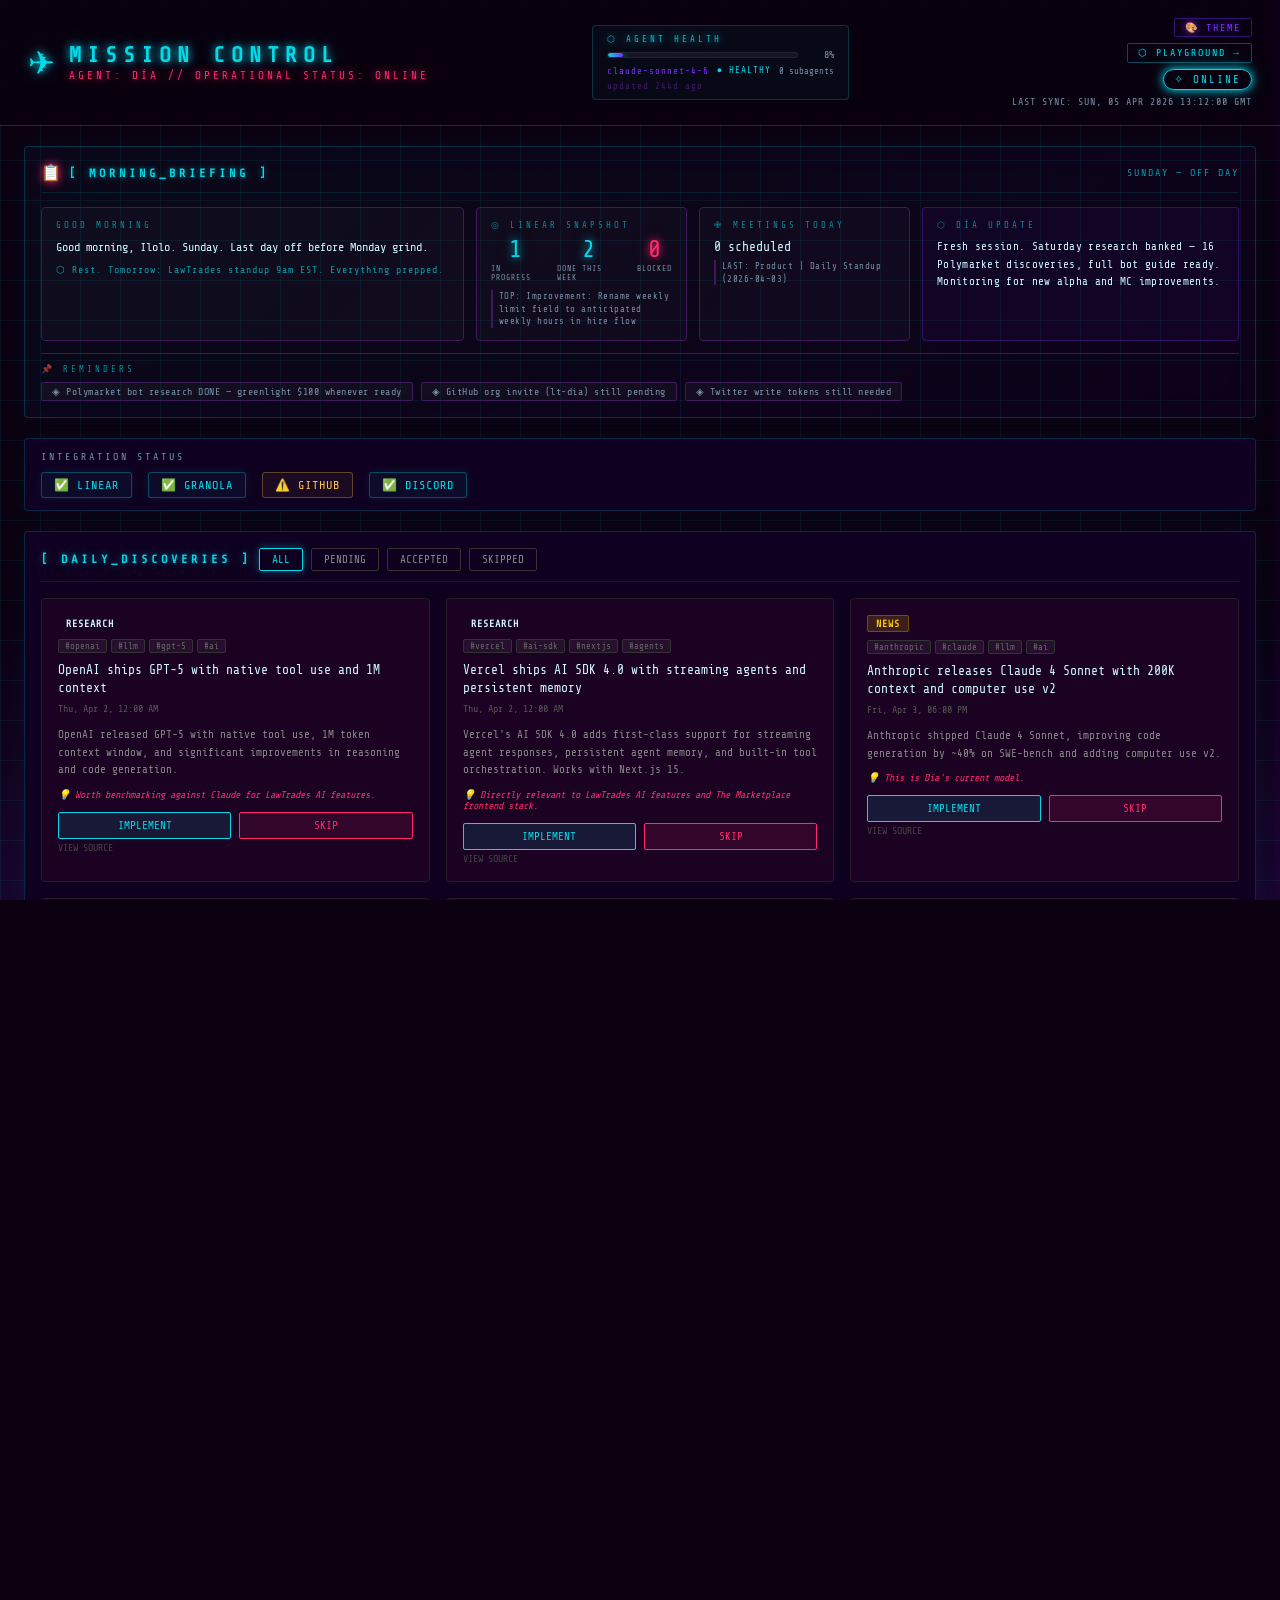
==== commit 11d4ea39: "📊 Add Día activity feed panel to dashboard" ====
--- a/index.html
+++ b/index.html
@@ -130,6 +130,19 @@
 
     </div>
 
+    
+    <!-- Día Activity Feed -->
+    <section class="section activity-section">
+      <div class="section-header">
+        <span class="section-icon">⬡</span>
+        <h2 class="section-title">[ DÍA_ACTIVITY_LOG ]</h2>
+        <span class="activity-live-dot"></span>
+      </div>
+      <div class="activity-feed" id="activityFeed">
+        <div class="placeholder-msg">Loading activity...</div>
+      </div>
+    </section>
+
     <!-- Row 2: Granola + Scheduled Jobs -->
     <div class="row row-2col">
 
@@ -193,3 +206,4 @@
   <script src="theme-engine.js"></script>
 </body>
 </html>
+
--- a/style.css
+++ b/style.css
@@ -1041,3 +1041,137 @@
 
 /* ── ADDITIONAL LIGHT THEMES ──────────────────────────────── */
 
+/* ── MORNING BRIEFING ────────────────────────────────────── */
+.briefing-section {
+  border: 1px solid rgba(5, 217, 232, 0.2);
+  background: linear-gradient(135deg, rgba(5, 217, 232, 0.04), rgba(123, 47, 255, 0.04));
+}
+
+.briefing-date {
+  font-size: 10px;
+  letter-spacing: 2px;
+  color: var(--cyan);
+  margin-left: auto;
+  opacity: 0.7;
+}
+
+.briefing-grid {
+  display: grid;
+  grid-template-columns: 2fr 1fr 1fr 1.5fr;
+  gap: 12px;
+  margin-bottom: 12px;
+}
+
+@media (max-width: 1100px) {
+  .briefing-grid { grid-template-columns: 1fr 1fr; }
+}
+
+.briefing-card {
+  background: rgba(255,255,255,0.02);
+  border: 1px solid var(--dim);
+  border-radius: 4px;
+  padding: 12px 14px;
+}
+
+.briefing-card-label {
+  font-size: 9px;
+  letter-spacing: 3px;
+  color: var(--cyan);
+  opacity: 0.6;
+  margin-bottom: 8px;
+  text-transform: uppercase;
+}
+
+.briefing-card-value {
+  font-size: 13px;
+  color: var(--text);
+  line-height: 1.4;
+}
+
+.greeting-text {
+  font-size: 12px;
+  line-height: 1.5;
+}
+
+.briefing-focus {
+  margin-top: 8px;
+  font-size: 10px;
+  color: var(--cyan);
+  opacity: 0.7;
+  letter-spacing: 1px;
+}
+
+.briefing-stat-row {
+  display: flex;
+  gap: 16px;
+  margin-bottom: 8px;
+}
+
+.briefing-stat {
+  display: flex;
+  flex-direction: column;
+  align-items: center;
+}
+
+.stat-num {
+  font-size: 24px;
+  color: var(--cyan);
+  text-shadow: var(--glow-cyan);
+  line-height: 1;
+}
+
+.stat-num.stat-blocked { color: var(--pink); text-shadow: var(--glow-pink); }
+
+.stat-label {
+  font-size: 8px;
+  letter-spacing: 1px;
+  color: var(--text-dim);
+  margin-top: 2px;
+}
+
+.briefing-top-item {
+  font-size: 9px;
+  color: var(--text-dim);
+  letter-spacing: 0.5px;
+  margin-top: 4px;
+  line-height: 1.4;
+  border-left: 2px solid var(--dim);
+  padding-left: 6px;
+}
+
+.briefing-dia-msg {
+  font-size: 11px;
+  color: var(--text);
+  line-height: 1.6;
+  letter-spacing: 0.3px;
+}
+
+.briefing-dia {
+  border-color: rgba(123, 47, 255, 0.3);
+  background: rgba(123, 47, 255, 0.05);
+}
+
+.briefing-reminders {
+  border-top: 1px solid var(--dim);
+  padding-top: 10px;
+  margin-top: 4px;
+}
+
+.briefing-reminder-list {
+  list-style: none;
+  display: flex;
+  flex-wrap: wrap;
+  gap: 8px;
+  margin-top: 6px;
+}
+
+.briefing-reminder {
+  font-size: 10px;
+  color: var(--text-dim);
+  background: rgba(255,255,255,0.03);
+  border: 1px solid var(--dim);
+  padding: 3px 10px;
+  border-radius: 2px;
+  letter-spacing: 0.5px;
+}
+
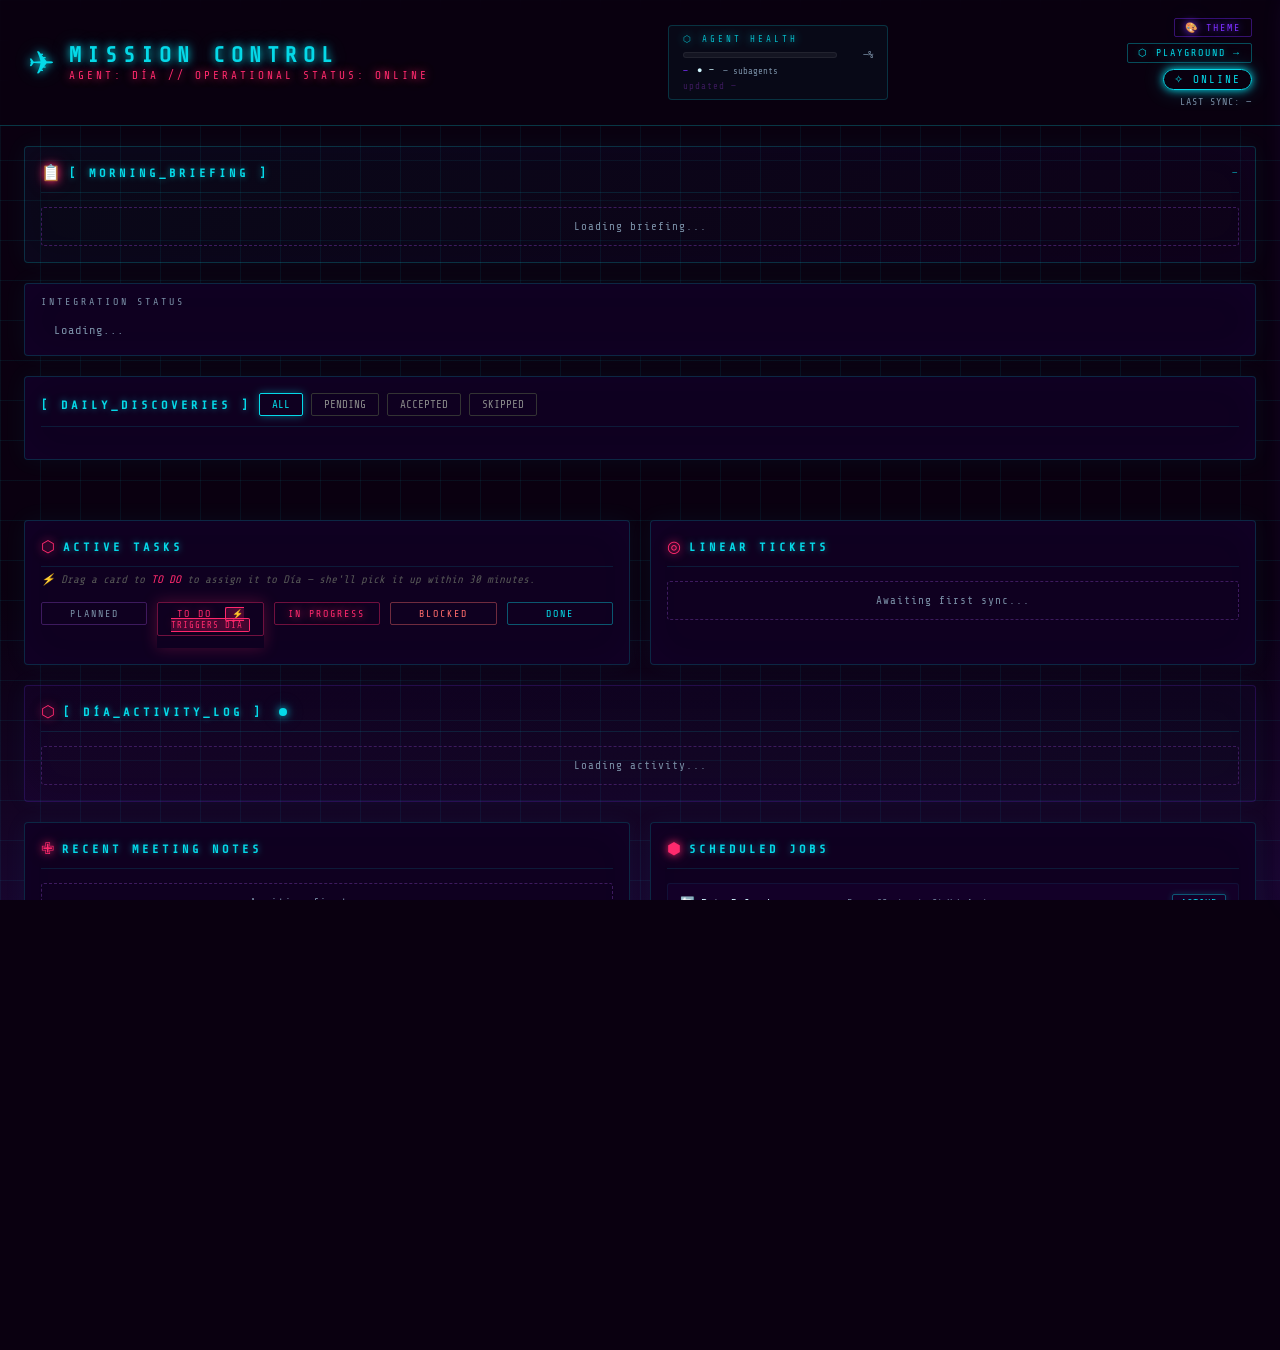
==== commit ad167c29: "📊 Add productivity heatmap section to dashboard" ====
--- a/index.html
+++ b/index.html
@@ -194,6 +194,20 @@
 
     </div>
 
+  
+    <!-- Productivity Heatmap -->
+    <section class="section heatmap-section">
+      <div class="section-header">
+        <span class="section-icon">◈</span>
+        <h2 class="section-title">[ DÍA_ACTIVITY_HEATMAP ]</h2>
+        <span class="heatmap-subtitle">12 WEEKS — ACTIONS PER DAY</span>
+      </div>
+      <div class="heatmap-wrap" id="heatmapWrap">
+        <div class="placeholder-msg">Loading heatmap...</div>
+      </div>
+      <div class="heatmap-legend" id="heatmapLegend"></div>
+    </section>
+
   </main>
 
   <footer class="footer">
--- a/style.css
+++ b/style.css
@@ -1175,3 +1175,85 @@
   letter-spacing: 0.5px;
 }
 
+/* ── ACTIVITY FEED ───────────────────────────────────────── */
+.activity-section {
+  border: 1px solid rgba(123, 47, 255, 0.2);
+  background: linear-gradient(135deg, rgba(123, 47, 255, 0.03), rgba(5, 217, 232, 0.02));
+}
+
+.activity-live-dot {
+  display: inline-block;
+  width: 8px;
+  height: 8px;
+  background: var(--cyan);
+  border-radius: 50%;
+  margin-left: 8px;
+  box-shadow: var(--glow-cyan);
+  animation: pulse-cyan 2s ease-in-out infinite;
+}
+
+.activity-feed {
+  display: flex;
+  flex-direction: column;
+  gap: 6px;
+}
+
+.activity-entry {
+  display: flex;
+  align-items: flex-start;
+  gap: 12px;
+  padding: 8px 12px;
+  background: rgba(255,255,255,0.02);
+  border: 1px solid var(--dim);
+  border-radius: 3px;
+  border-left: 2px solid var(--dim);
+  transition: border-color 0.2s;
+}
+
+.activity-entry:hover { border-left-color: var(--cyan); }
+
+.activity-type-task    { border-left-color: rgba(0, 220, 130, 0.5); }
+.activity-type-research { border-left-color: rgba(5, 217, 232, 0.5); }
+.activity-type-heartbeat { border-left-color: rgba(255, 42, 109, 0.3); }
+.activity-type-memory  { border-left-color: rgba(123, 47, 255, 0.5); }
+.activity-type-fix     { border-left-color: rgba(255, 200, 0, 0.5); }
+
+.activity-icon {
+  font-size: 14px;
+  min-width: 20px;
+  text-align: center;
+  margin-top: 1px;
+}
+
+.activity-body {
+  flex: 1;
+  min-width: 0;
+}
+
+.activity-label {
+  font-size: 11px;
+  color: var(--text);
+  letter-spacing: 0.5px;
+  margin-bottom: 2px;
+}
+
+.activity-detail {
+  font-size: 10px;
+  color: var(--text-dim);
+  letter-spacing: 0.3px;
+  line-height: 1.4;
+  white-space: nowrap;
+  overflow: hidden;
+  text-overflow: ellipsis;
+}
+
+.activity-ts {
+  font-size: 9px;
+  color: var(--text-dim);
+  letter-spacing: 0.5px;
+  white-space: nowrap;
+  opacity: 0.6;
+  min-width: 120px;
+  text-align: right;
+}
+
